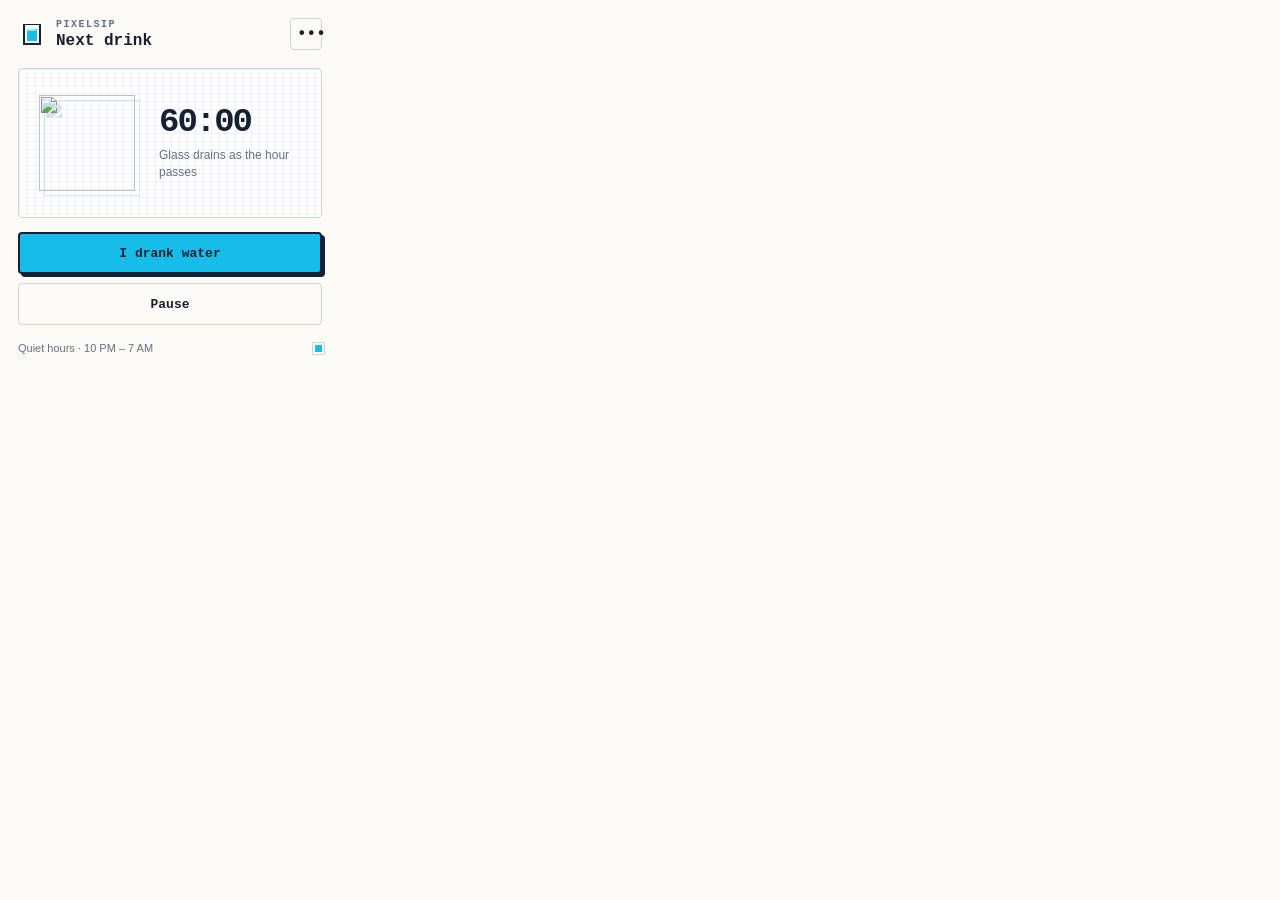
==== extension/popup.html @ 167c6d9d "Publish full PixelSip extension and documentation" ====
<!doctype html>
<html lang="en">
  <head>
    <meta charset="utf-8">
    <meta name="viewport" content="width=device-width, initial-scale=1">
    <title>PixelSip</title>
    <link rel="stylesheet" href="popup.css">
  </head>
  <body>
    <main>
      <header>
        <img class="brand-mark" src="icons/icon32.png" alt="">
        <div>
          <p class="eyebrow">PIXELSIP</p>
          <h1 id="status-title">Next drink</h1>
        </div>
        <button id="settings-button" class="icon-button" aria-label="Quiet hours settings">•••</button>
      </header>

      <section class="timer-panel" aria-live="polite">
        <img id="glass" class="glass" src="icons/glass-full.png" alt="">
        <div class="timer-copy">
          <p id="timer">60:00</p>
          <p id="status-detail">Glass drains as the hour passes</p>
        </div>
      </section>

      <button id="drink-button" class="primary">I drank water</button>
      <button id="pause-button" class="secondary">Pause</button>

      <section id="settings" class="settings" hidden>
        <div class="settings-heading">
          <div>
            <p class="eyebrow">SETTINGS</p>
            <h2>Quiet hours</h2>
          </div>
          <label class="switch">
            <input id="quiet-enabled" type="checkbox">
            <span></span>
          </label>
        </div>
        <p class="settings-help">The glass freezes while you sleep, then continues where it left off.</p>
        <div class="time-row">
          <label>From<input id="quiet-start" type="time" value="22:00"></label>
          <span>→</span>
          <label>Until<input id="quiet-end" type="time" value="07:00"></label>
        </div>
        <button id="save-settings" class="primary small">Save quiet hours</button>
      </section>

      <footer>
        <span id="quiet-summary">Quiet hours · 10 PM – 7 AM</span>
        <span class="status-dot"></span>
      </footer>
    </main>
    <script src="popup.js"></script>
  </body>
</html>
---- extension/popup.css ----
:root {
  color-scheme: light;
  --ink: #172033;
  --muted: #667085;
  --line: #ccd3dc;
  --paper: #fbfaf5;
  --blue: #16bde8;
  --blue-light: #8de7f7;
  --amber: #f59e0b;
}

* { box-sizing: border-box; }

body {
  margin: 0;
  width: 340px;
  background: var(--paper);
  color: var(--ink);
  font-family: "Courier New", ui-monospace, monospace;
}

main { padding: 18px; }

header, .settings-heading, footer {
  display: flex;
  align-items: center;
}

header { gap: 10px; }
header > div:nth-child(2) { flex: 1; }

.brand-mark {
  width: 28px;
  height: 28px;
  image-rendering: pixelated;
}

.eyebrow {
  margin: 0 0 2px;
  color: var(--muted);
  font-size: 10px;
  font-weight: 700;
  letter-spacing: 1.5px;
}

h1, h2 { margin: 0; font-size: 16px; }

.icon-button {
  width: 32px;
  height: 32px;
  border: 1px solid var(--line);
  border-radius: 4px;
  background: transparent;
  color: var(--ink);
  font: 700 16px/1 "Courier New", monospace;
  cursor: pointer;
}

.timer-panel {
  min-height: 150px;
  margin: 18px 0 14px;
  padding: 20px;
  display: flex;
  align-items: center;
  gap: 24px;
  border: 1px solid var(--line);
  border-radius: 4px;
  background-color: #fff;
  background-image: linear-gradient(#edf1f5 1px, transparent 1px), linear-gradient(90deg, #edf1f5 1px, transparent 1px);
  background-size: 8px 8px;
}

.glass {
  width: 96px;
  height: 96px;
  flex: 0 0 auto;
  object-fit: contain;
  image-rendering: pixelated;
  filter: drop-shadow(5px 5px 0 #dbe1e8);
}

.glass.alert { animation: shake 0.5s steps(2) infinite; }

@keyframes shake {
  0%, 100% { transform: translateX(-3px) rotate(-2deg); }
  50% { transform: translateX(3px) rotate(2deg); }
}

.timer-copy { min-width: 0; }

#timer {
  margin: 0 0 8px;
  font-size: 34px;
  line-height: 1;
  font-weight: 700;
  letter-spacing: -2px;
}

#status-detail, .settings-help {
  margin: 0;
  color: var(--muted);
  font-family: Arial, sans-serif;
  font-size: 12px;
  line-height: 1.45;
}

button { font-family: inherit; }

.primary, .secondary {
  width: 100%;
  min-height: 42px;
  border-radius: 4px;
  font-size: 13px;
  font-weight: 700;
  cursor: pointer;
}

.primary {
  border: 2px solid var(--ink);
  background: var(--blue);
  color: var(--ink);
  box-shadow: 3px 3px 0 var(--ink);
}

.primary:active { transform: translate(2px, 2px); box-shadow: 1px 1px 0 var(--ink); }

.secondary {
  margin-top: 9px;
  border: 1px solid var(--line);
  background: transparent;
  color: var(--ink);
}

.secondary:disabled {
  cursor: not-allowed;
  opacity: 0.45;
}

.settings {
  margin-top: 16px;
  padding-top: 16px;
  border-top: 1px dashed var(--line);
}

.settings-heading { justify-content: space-between; }
.settings-help { margin-top: 8px; }

.switch input { position: absolute; opacity: 0; }
.switch span {
  display: block;
  width: 38px;
  height: 22px;
  position: relative;
  border: 2px solid var(--ink);
  background: #e7ebf0;
  cursor: pointer;
}
.switch span::after {
  content: "";
  width: 12px;
  height: 12px;
  position: absolute;
  top: 3px;
  left: 3px;
  background: var(--ink);
  transition: transform 0.15s steps(2);
}
.switch input:checked + span { background: var(--blue); }
.switch input:checked + span::after { transform: translateX(16px); }

.time-row {
  margin: 14px 0;
  display: grid;
  grid-template-columns: 1fr auto 1fr;
  align-items: end;
  gap: 8px;
}

.time-row label {
  color: var(--muted);
  font-family: Arial, sans-serif;
  font-size: 11px;
}

input[type="time"] {
  width: 100%;
  margin-top: 4px;
  padding: 8px 6px;
  border: 1px solid var(--line);
  border-radius: 3px;
  background: white;
  color: var(--ink);
  font: 700 12px "Courier New", monospace;
}

.small { min-height: 38px; }

footer {
  justify-content: space-between;
  margin-top: 17px;
  color: var(--muted);
  font-family: Arial, sans-serif;
  font-size: 11px;
}

.status-dot {
  width: 7px;
  height: 7px;
  background: var(--blue);
  box-shadow: 0 0 0 2px white, 0 0 0 3px var(--line);
}
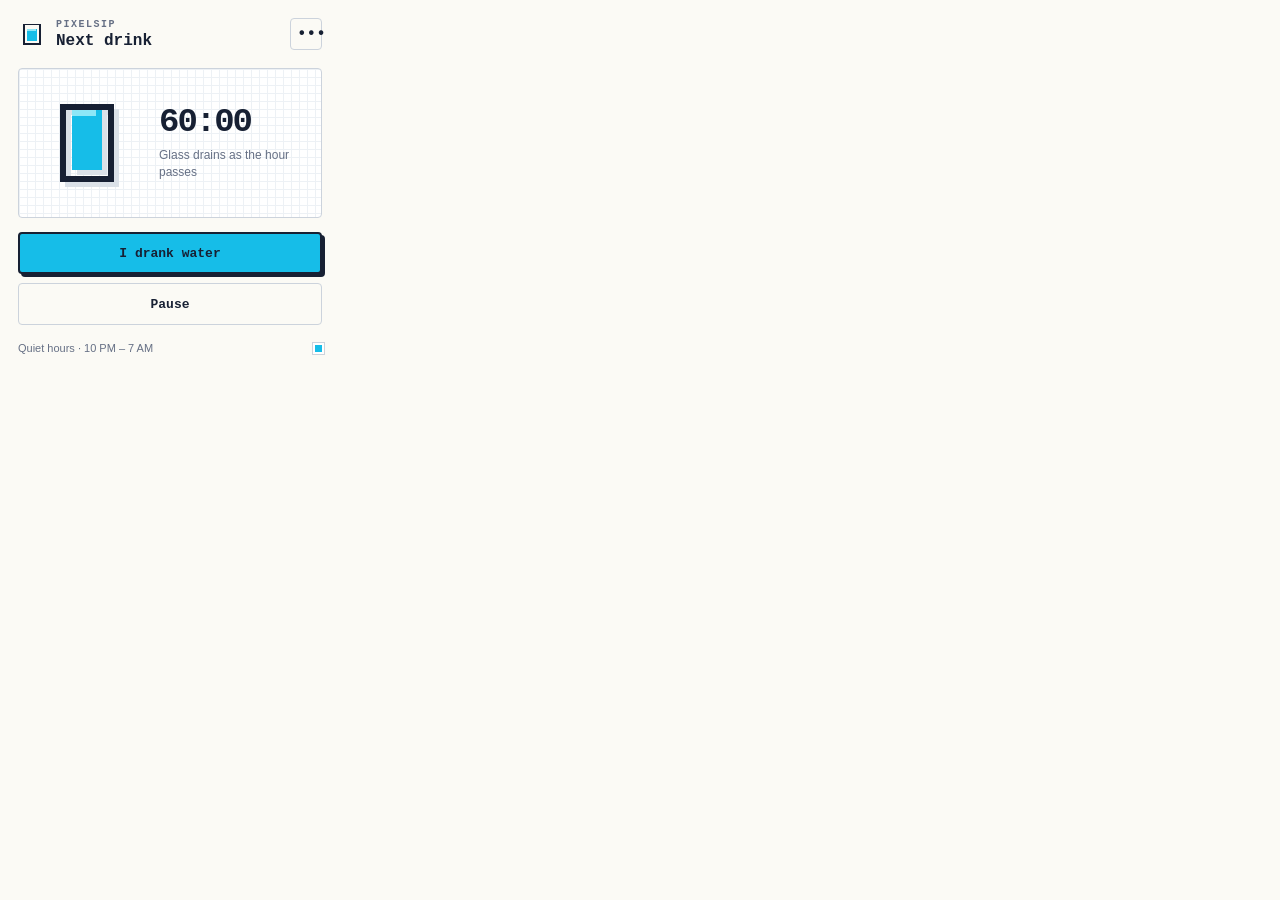
==== commit aec38838: "Add looping reminder sound and volume control" ====
--- a/extension/popup.html
+++ b/extension/popup.html
@@ -18,7 +18,7 @@
       </header>
 
       <section class="timer-panel" aria-live="polite">
-        <img id="glass" class="glass" src="icons/glass-full.png" alt="">
+        <img id="glass" class="glass" src="icons/glass-100.png" alt="">
         <div class="timer-copy">
           <p id="timer">60:00</p>
           <p id="status-detail">Glass drains as the hour passes</p>
@@ -45,7 +45,14 @@
           <span>→</span>
           <label>Until<input id="quiet-end" type="time" value="07:00"></label>
         </div>
-        <button id="save-settings" class="primary small">Save quiet hours</button>
+        <div class="volume-row">
+          <div class="volume-label">
+            <label for="volume">Reminder volume</label>
+            <output id="volume-value" for="volume">50%</output>
+          </div>
+          <input id="volume" type="range" min="0" max="100" step="5" value="50">
+        </div>
+        <button id="save-settings" class="primary small">Save settings</button>
       </section>
 
       <footer>
--- a/extension/popup.css
+++ b/extension/popup.css
@@ -193,6 +193,28 @@
   font: 700 12px "Courier New", monospace;
 }
 
+.volume-row {
+  margin: 16px 0;
+  padding-top: 14px;
+  border-top: 1px dashed var(--line);
+}
+
+.volume-label {
+  display: flex;
+  justify-content: space-between;
+  margin-bottom: 8px;
+  color: var(--muted);
+  font-family: Arial, sans-serif;
+  font-size: 11px;
+  font-weight: 700;
+}
+
+input[type="range"] {
+  width: 100%;
+  accent-color: var(--blue);
+  cursor: pointer;
+}
+
 .small { min-height: 38px; }
 
 footer {
